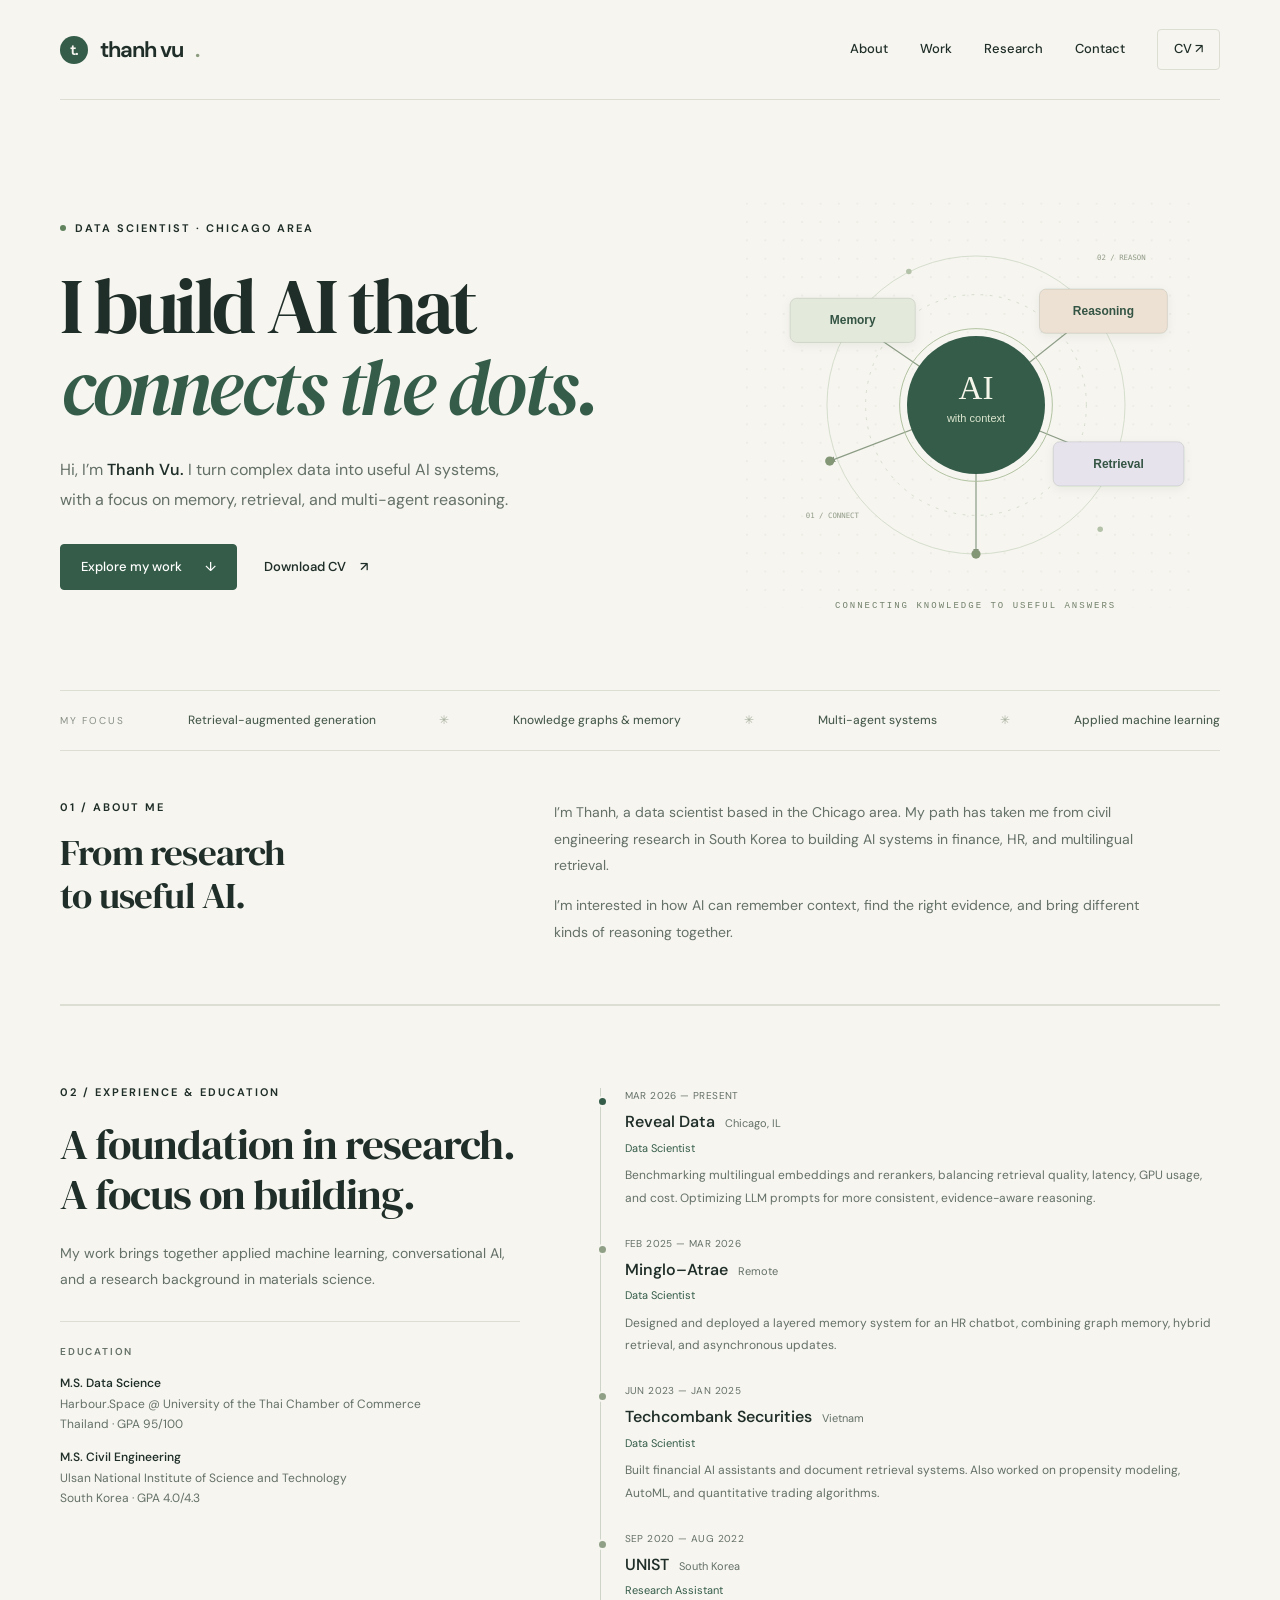
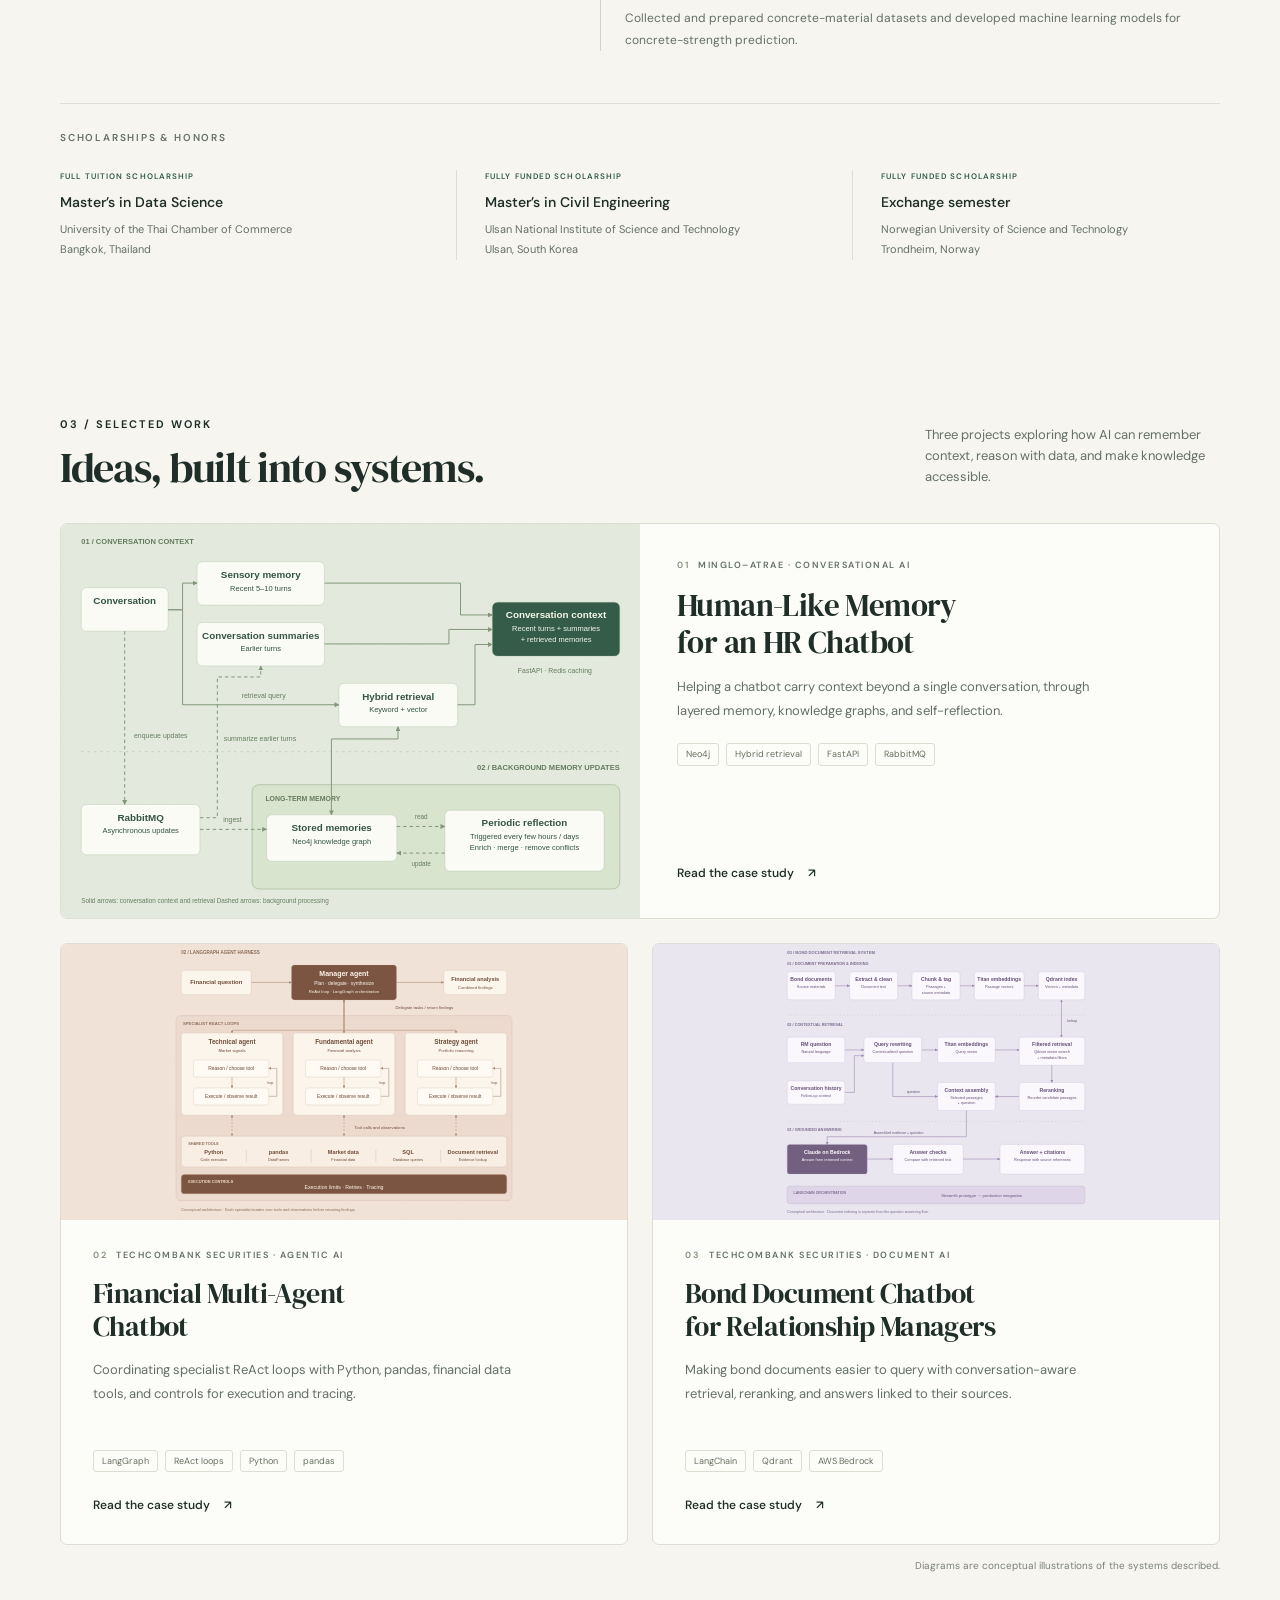
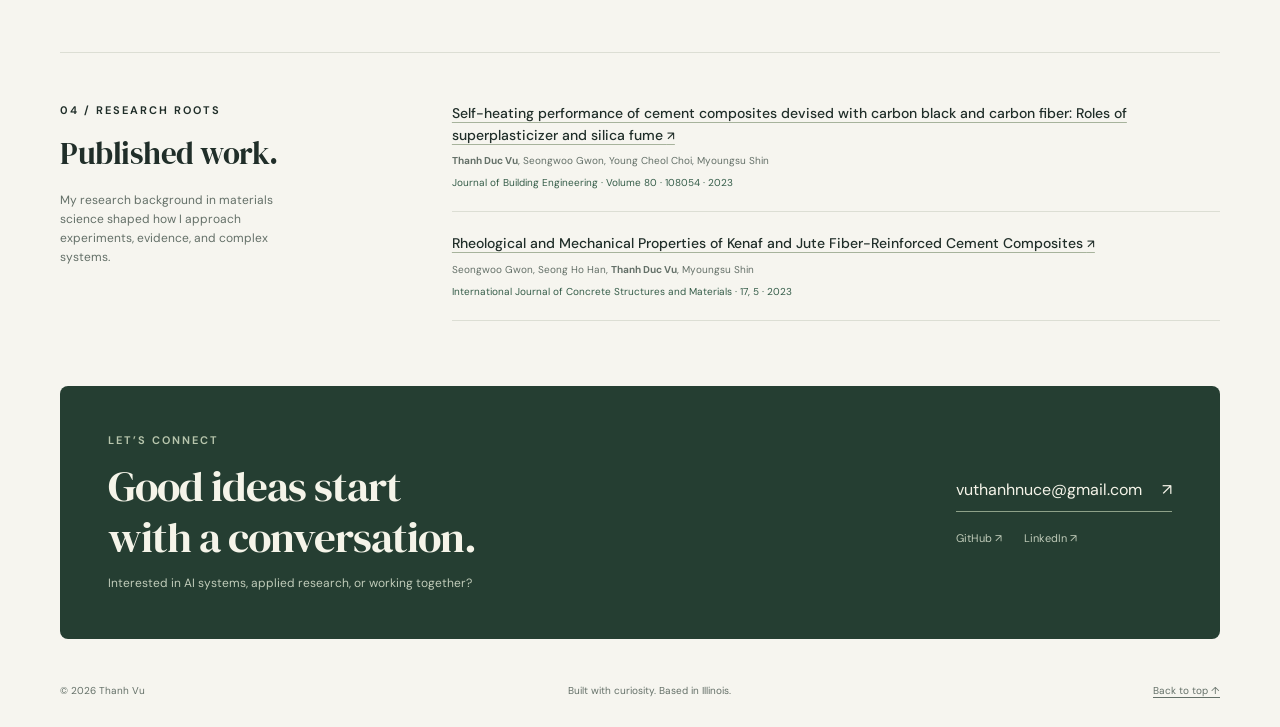
==== index.html @ 67638975 "Publish personal portfolio with project case studies and revised CV" ====
<!doctype html><html lang="en"><head><meta charset="utf-8"><meta name="viewport" content="width=device-width,initial-scale=1"><meta name="theme-color" content="#f6f5ef"><title>Thanh Vu — Data Scientist & AI Systems</title><meta name="description" content="Thanh Vu is a data scientist in the Chicago area, building AI systems with memory, retrieval, and multi-agent reasoning."><meta property="og:title" content="Thanh Vu — Data Scientist & AI Systems"><meta property="og:description" content="Thanh Vu is a data scientist in the Chicago area, building AI systems with memory, retrieval, and multi-agent reasoning."><meta property="og:type" content="website"><link rel="icon" type="image/svg+xml" href="assets/favicon.svg"><link rel="stylesheet" href="assets/style.css?v=2"><script defer src="assets/site.js"></script></head><body><a class="skip" href="#main">Skip to content</a><header class="site-header wrap"><a class="brand" href="index.html" aria-label="Thanh Vu home"><span class="brand-mark" aria-hidden="true">t.</span>thanh vu<span style="color:#8c9c80">.</span></a><nav class="nav" aria-label="Main navigation"><a href="#about">About</a><a href="#work">Work</a><a class="desktop-link" href="#research">Research</a><a class="desktop-link" href="#contact">Contact</a><a class="cv-link" href="assets/ThanhVu-CV.pdf?v=7" target="_blank" rel="noopener">CV <span aria-hidden="true">↗</span></a></nav></header><main id="main" class="wrap"><section class="hero reveal" aria-labelledby="hero-title"><div><div class="eyebrow"><span class="status-dot" aria-hidden="true"></span> DATA SCIENTIST · CHICAGO AREA</div><h1 id="hero-title">I build AI that<br><em>connects the dots.</em></h1><p class="hero-intro">Hi, I’m <strong>Thanh Vu.</strong> I turn complex data into useful AI systems, with a focus on memory, retrieval, and multi-agent reasoning.</p><div class="actions"><a class="button" href="#work">Explore my work <span aria-hidden="true">↓</span></a><a class="text-link" href="assets/ThanhVu-CV.pdf?v=7" download>Download CV <span aria-hidden="true">↗</span></a></div></div><div class="hero-art"><img src="assets/connected-ai.svg" alt="Memory, reasoning, and retrieval connected around AI with context" width="500" height="440"><span class="art-caption">CONNECTING KNOWLEDGE TO USEFUL ANSWERS</span></div></section><div class="specialties" aria-label="Focus areas"><span>My focus</span><b>Retrieval-augmented generation</b><i aria-hidden="true">✳</i><b>Knowledge graphs &amp; memory</b><i aria-hidden="true">✳</i><b>Multi-agent systems</b><i aria-hidden="true">✳</i><b>Applied machine learning</b></div>
<section class="about-intro" id="about" aria-labelledby="about-title"><div><div class="eyebrow">01 / ABOUT ME</div><h2 id="about-title">From research<br>to useful AI.</h2></div><div class="intro-bio"><p>I’m Thanh, a data scientist based in the Chicago area. My path has taken me from civil engineering research in South Korea to building AI systems in finance, HR, and multilingual retrieval.</p><p>I’m interested in how AI can remember context, find the right evidence, and bring different kinds of reasoning together.</p></div></section>
<section class="section about-section" id="experience" aria-labelledby="experience-title"><div><div class="eyebrow">02 / EXPERIENCE &amp; EDUCATION</div><h2 id="experience-title">A foundation in research.<br>A focus on building.</h2><p class="bio">My work brings together applied machine learning, conversational AI, and a research background in materials science.</p><div class="education"><div class="small-label">EDUCATION</div><p><strong>M.S. Data Science</strong><br>Harbour.Space @ University of the Thai Chamber of Commerce<br>Thailand · GPA 95/100</p><p><strong>M.S. Civil Engineering</strong><br>Ulsan National Institute of Science and Technology<br>South Korea · GPA 4.0/4.3</p></div></div><div class="timeline" aria-label="Professional experience"><article class="timeline-item"><div class="time">MAR 2026 — PRESENT</div><h3>Reveal Data <span>Chicago, IL</span></h3><div class="role">Data Scientist</div><p>Benchmarking multilingual embeddings and rerankers, balancing retrieval quality, latency, GPU usage, and cost. Optimizing LLM prompts for more consistent, evidence-aware reasoning.</p></article><article class="timeline-item"><div class="time">FEB 2025 — MAR 2026</div><h3>Minglo–Atrae <span>Remote</span></h3><div class="role">Data Scientist</div><p>Designed and deployed a layered memory system for an HR chatbot, combining graph memory, hybrid retrieval, and asynchronous updates.</p></article><article class="timeline-item"><div class="time">JUN 2023 — JAN 2025</div><h3>Techcombank Securities <span>Vietnam</span></h3><div class="role">Data Scientist</div><p>Built financial AI assistants and document retrieval systems. Also worked on propensity modeling, AutoML, and quantitative trading algorithms.</p></article><article class="timeline-item"><div class="time">SEP 2020 — AUG 2022</div><h3>UNIST <span>South Korea</span></h3><div class="role">Research Assistant</div><p>Collected and prepared concrete-material datasets and developed machine learning models for concrete-strength prediction.</p></article></div><section class="honors" id="honors" aria-labelledby="honors-title"><h3 class="small-label" id="honors-title">Scholarships &amp; honors</h3><div class="honors-grid"><article><div class="funding-label">FULL TUITION SCHOLARSHIP</div><h4>Master’s in Data Science</h4><p>University of the Thai Chamber of Commerce<br>Bangkok, Thailand</p></article><article><div class="funding-label">FULLY FUNDED SCHOLARSHIP</div><h4>Master’s in Civil Engineering</h4><p>Ulsan National Institute of Science and Technology<br>Ulsan, South Korea</p></article><article><div class="funding-label">FULLY FUNDED SCHOLARSHIP</div><h4>Exchange semester</h4><p>Norwegian University of Science and Technology<br>Trondheim, Norway</p></article></div></section></section>
<section class="section" id="work" aria-labelledby="work-title"><div class="section-heading"><div><div class="eyebrow">03 / SELECTED WORK</div><h2 id="work-title">Ideas, built into systems.</h2></div><p>Three projects exploring how AI can remember context, reason with data, and make knowledge accessible.</p></div>
<article class="project-card project-featured"><div class="project-art"><img src="assets/memory.svg?v=4" alt="Recent turns, summaries, and hybrid retrieval form conversation context; background updates and periodic reflection maintain long-term memory" loading="lazy" width="1000" height="680"></div><div class="project-copy"><div class="project-meta"><span class="project-number">01</span> MINGLO–ATRAE · CONVERSATIONAL AI</div><h3>Human-Like Memory<br>for an HR Chatbot</h3><p>Helping a chatbot carry context beyond a single conversation, through layered memory, knowledge graphs, and self-reflection.</p><div class="tags"><span>Neo4j</span><span>Hybrid retrieval</span><span>FastAPI</span><span>RabbitMQ</span></div><a class="text-link" href="projects/human-like-memory.html">Read the case study <span aria-hidden="true">↗</span></a></div></article>
<div class="project-grid"><article class="project-card"><div class="project-art financial"><img src="assets/financial.svg?v=2" alt="LangGraph agent harness with specialist ReAct loops, shared computation and retrieval tools, and execution controls" loading="lazy" width="1000" height="790"></div><div class="project-copy"><div class="project-meta"><span class="project-number">02</span> TECHCOMBANK SECURITIES · AGENTIC AI</div><h3>Financial Multi-Agent<br>Chatbot</h3><p>Coordinating specialist ReAct loops with Python, pandas, financial data tools, and controls for execution and tracing.</p><div class="tags"><span>LangGraph</span><span>ReAct loops</span><span>Python</span><span>pandas</span></div><a class="text-link" href="projects/financial-multi-agent.html">Read the case study <span aria-hidden="true">↗</span></a></div></article><article class="project-card"><div class="project-art bond"><img src="assets/bond.svg?v=2" alt="Document RAG pipeline with query rewriting, metadata filtering, reranking, and source citations" loading="lazy" width="1000" height="865"></div><div class="project-copy"><div class="project-meta"><span class="project-number">03</span> TECHCOMBANK SECURITIES · DOCUMENT AI</div><h3>Bond Document Chatbot<br>for Relationship Managers</h3><p>Making bond documents easier to query with conversation-aware retrieval, reranking, and answers linked to their sources.</p><div class="tags"><span>LangChain</span><span>Qdrant</span><span>AWS Bedrock</span></div><a class="text-link" href="projects/bond-document-chatbot.html">Read the case study <span aria-hidden="true">↗</span></a></div></article></div><p class="illustration-note">Diagrams are conceptual illustrations of the systems described.</p></section>

<section class="research" id="research" aria-labelledby="research-title"><div><div class="eyebrow">04 / RESEARCH ROOTS</div><h2 id="research-title">Published work.</h2><p class="research-intro">My research background in materials science shaped how I approach experiments, evidence, and complex systems.</p></div><div><article class="publication"><h3><a href="https://www.sciencedirect.com/science/article/abs/pii/S2352710223022349" target="_blank" rel="noopener noreferrer">Self-heating performance of cement composites devised with carbon black and carbon fiber: Roles of superplasticizer and silica fume <span aria-hidden="true">↗</span></a></h3><p><strong>Thanh Duc Vu</strong>, Seongwoo Gwon, Young Cheol Choi, Myoungsu Shin</p><p class="journal">Journal of Building Engineering · Volume 80 · 108054 · 2023</p></article><article class="publication"><h3><a href="https://link.springer.com/article/10.1186/s40069-022-00565-1" target="_blank" rel="noopener noreferrer">Rheological and Mechanical Properties of Kenaf and Jute Fiber-Reinforced Cement Composites <span aria-hidden="true">↗</span></a></h3><p>Seongwoo Gwon, Seong Ho Han, <strong>Thanh Duc Vu</strong>, Myoungsu Shin</p><p class="journal">International Journal of Concrete Structures and Materials · 17, 5 · 2023</p></article></div></section><section class="contact" id="contact" aria-labelledby="contact-title"><div><div class="eyebrow">LET’S CONNECT</div><h2 id="contact-title">Good ideas start<br>with a conversation.</h2><p>Interested in AI systems, applied research, or working together?</p></div><div><a class="contact-email" href="mailto:vuthanhnuce@gmail.com">vuthanhnuce@gmail.com <span aria-hidden="true">↗</span></a><div class="contact-links"><a href="https://github.com/vuthanh2611" target="_blank" rel="noopener">GitHub ↗</a><a href="https://www.linkedin.com/in/vuducthanh2611/" target="_blank" rel="noopener">LinkedIn ↗</a></div></div></section></main><footer class="site-footer wrap"><span>© <span data-year>2026</span> Thanh Vu</span><span>Built with curiosity. Based in Illinois.</span><a href="index.html#main">Back to top ↑</a></footer></body></html>
---- assets/style.css ----
@import url('https://fonts.googleapis.com/css2?family=DM+Sans:wght@400;450;500;550;600;650;700&family=DM+Serif+Display:ital@0;1&display=swap');
:root{--paper:#f6f5ef;--ink:#202e29;--green:#345c48;--muted:#647068;--line:#dcded4;--mint:#e3eadd;--coral:#f1e2d8;--lilac:#e9e6f0;--serif:'DM Serif Display',Georgia,serif;--sans:'DM Sans',Arial,sans-serif}*{box-sizing:border-box}html{scroll-behavior:smooth;scroll-padding-top:100px}body{margin:0;background:var(--paper);color:var(--ink);font-family:var(--sans);font-size:16px;line-height:1.6;-webkit-font-smoothing:antialiased}a{color:inherit;text-decoration:none}button{font:inherit}a,button{-webkit-tap-highlight-color:transparent}a:focus-visible,button:focus-visible{outline:3px solid #ac7835;outline-offset:5px}::selection{background:#d0dec5}.wrap{width:min(1160px,calc(100% - 96px));margin:auto}.site-header{height:100px;display:flex;align-items:center;justify-content:space-between;border-bottom:1px solid var(--line)}.brand{font-weight:650;font-size:22px;letter-spacing:-1px;display:flex;align-items:center;gap:12px}.brand-mark{display:grid;place-items:center;background:var(--green);width:28px;height:28px;color:var(--paper);font-size:15px;letter-spacing:-1px;border-radius:50%}.nav{display:flex;gap:32px;align-items:center;font-size:13px;font-weight:500}.nav a:hover,.text-link:hover{color:var(--green);text-decoration:underline;text-underline-offset:5px}.nav .cv-link{border:1px solid var(--line);padding:9px 16px;border-radius:4px}.mobile-menu{display:none}.eyebrow{font-size:11px;font-weight:650;text-transform:uppercase;letter-spacing:2px;display:flex;gap:9px;align-items:center}.status-dot{width:6px;height:6px;display:inline-block;background:#60825d;border-radius:50%}.hero{padding:85px 0 65px;display:grid;grid-template-columns:1.3fr 1fr;gap:36px;align-items:center}.hero h1{font-family:var(--serif);font-weight:400;font-size:clamp(60px,6.1vw,86px);line-height:1.04;letter-spacing:-3.5px;margin:28px 0}.hero h1 em{font-weight:400;color:var(--green)}.hero-intro{color:var(--muted);font-size:16px;max-width:460px;line-height:1.85}.hero-intro strong{color:var(--ink);font-weight:550}.actions{display:flex;align-items:center;gap:27px;margin-top:29px}.button{display:inline-flex;gap:23px;align-items:center;justify-content:center;padding:12px 20px;background:var(--green);color:#fff;border:1px solid var(--green);border-radius:4px;font-size:13px;font-weight:500;transition:background .2s,transform .2s}.button:hover{background:#244335;transform:translateY(-2px)}.text-link{font-size:13px;font-weight:550;display:inline-flex;gap:14px;align-items:center}.hero-art{position:relative;min-width:0;display:flex;align-items:center;justify-content:center}.hero-art img{display:block;width:100%;max-width:460px}.hero-art .art-caption{position:absolute;bottom:12px;left:0;right:0;text-align:center;font-family:monospace;font-size:9px;letter-spacing:2px;color:#72806b}.specialties{border-top:1px solid var(--line);border-bottom:1px solid var(--line);display:flex;justify-content:space-between;align-items:center;gap:20px;padding:20px 0;font-size:12px;color:var(--muted)}.specialties span:first-child{font-size:10px;letter-spacing:1.8px;text-transform:uppercase;color:#889086}.specialties b{font-weight:450;color:#46594b}.specialties i{font-style:normal;color:#a8b1a0}.section{padding:78px 0}.section-heading{display:flex;justify-content:space-between;align-items:flex-end;margin-bottom:30px;gap:25px}.section-heading h2{font-family:var(--serif);font-weight:400;font-size:42px;line-height:1.2;letter-spacing:-1.3px;margin:9px 0 0}.section-heading>p{font-size:13px;max-width:295px;color:var(--muted);margin:0 0 5px}.project-card{border:1px solid var(--line);border-radius:7px;overflow:hidden;background:#fcfcf8;transition:box-shadow .25s,transform .25s}.project-card:hover{box-shadow:0 10px 30px #26362a0a;transform:translateY(-3px)}.project-featured{display:grid;grid-template-columns:1fr 1fr;min-height:360px}.project-art{background:var(--mint);display:flex;align-items:center;justify-content:center;min-height:280px;overflow:hidden}.project-art img{width:100%;height:100%;object-fit:contain;display:block}.project-copy{padding:34px 37px;display:flex;flex-direction:column;align-items:flex-start}.project-meta{font-size:9px;font-weight:600;letter-spacing:1.5px;text-transform:uppercase;color:var(--muted);display:flex;align-items:center;gap:9px}.project-meta .project-number{color:#82917b}.project-copy h3{font-family:var(--serif);font-weight:400;line-height:1.18;font-size:31px;letter-spacing:-.6px;margin:15px 0}.project-copy>p{font-size:13px;line-height:1.85;color:var(--muted);margin:0 0 20px;max-width:420px}.tags{display:flex;gap:7px;flex-wrap:wrap;margin-bottom:24px}.tags span{border:1px solid var(--line);border-radius:3px;padding:3px 8px;font-size:9px;color:#66705e}.project-copy .text-link{margin-top:auto;font-size:12px}.project-grid{display:grid;grid-template-columns:1fr 1fr;gap:24px;margin-top:24px}.project-grid .project-art{height:276px;min-height:0}.project-grid .project-copy{padding:28px 32px}.project-grid .project-copy h3{font-size:28px}.project-grid .project-copy>p{min-height:72px}.project-grid .project-art.financial{background:var(--coral)}.project-grid .project-art.bond{background:var(--lilac)}.illustration-note{color:#7b8278;font-size:10px;text-align:right;margin:13px 0 0}.about-section{border-top:1px solid var(--line);display:grid;grid-template-columns:1fr 1.35fr;gap:80px}.about-section h2{font-family:var(--serif);font-size:43px;font-weight:400;line-height:1.17;letter-spacing:-1px;margin:17px 0 22px}.about-section .bio{font-size:14px;color:var(--muted);line-height:1.85}.small-label{font-size:10px;letter-spacing:1.8px;text-transform:uppercase;font-weight:600;color:var(--muted)}.education{border-top:1px solid var(--line);padding-top:22px;margin-top:28px}.education p{font-size:12px;line-height:1.7;margin:13px 0;color:var(--muted)}.education strong{font-weight:550;color:var(--ink)}.timeline{padding-top:4px}.timeline-item{padding:0 0 27px 24px;border-left:1px solid #ced5c8;position:relative}.timeline-item:last-child{padding-bottom:0}.timeline-item:before{content:'';position:absolute;left:-4px;top:8px;width:7px;height:7px;border-radius:50%;background:#90a087;border:2px solid var(--paper)}.timeline-item:first-child:before{background:var(--green)}.timeline-item .time{font-size:10px;color:var(--muted);letter-spacing:.4px}.timeline-item h3{font-size:16px;font-weight:550;margin:5px 0}.timeline-item h3 span{font-size:11px;font-weight:400;color:var(--muted);margin-left:6px}.timeline-item .role{font-size:11px;color:var(--green);margin-bottom:7px}.timeline-item p{font-size:12px;line-height:1.85;color:var(--muted);margin:0}.research{border-top:1px solid var(--line);padding:49px 0 65px;display:grid;grid-template-columns:1fr 2.35fr;gap:65px}.research h2{font-family:var(--serif);font-size:31px;font-weight:400;letter-spacing:-.5px;margin:10px 0}.research-intro{font-size:12px;color:var(--muted);max-width:220px}.publication{padding:20px 0;border-bottom:1px solid var(--line)}.publication:first-child{padding-top:0}.publication h3{font-size:14px;font-weight:500;line-height:1.6;margin:0 0 7px}.publication p{font-size:10px;color:var(--muted);margin:0}.publication .journal{margin-top:6px;color:var(--green)}.contact{background:#253e32;color:#f5f4e9;border-radius:8px;display:flex;justify-content:space-between;align-items:center;padding:46px 48px;margin-bottom:44px;gap:30px}.contact .eyebrow{color:#b7c5ac}.contact h2{font-size:43px;font-family:var(--serif);font-weight:400;line-height:1.17;letter-spacing:-1px;margin:12px 0}.contact p{font-size:12px;color:#c0cbb9;margin:0}.contact .contact-email{font-size:16px;border-bottom:1px solid #8ea189;padding-bottom:9px;display:flex;align-items:center;gap:20px}.contact-email:hover{color:#d2e6b6}.contact-links{display:flex;gap:22px;font-size:11px;color:#c0cbb9;margin-top:18px}.contact-links a:hover{text-decoration:underline}.site-footer{display:flex;justify-content:space-between;padding:0 0 28px;font-size:10px;color:var(--muted)}.site-footer a{text-decoration:underline;text-underline-offset:3px}.skip{position:absolute;top:-70px;left:16px;background:var(--ink);color:white;padding:10px;z-index:20}.skip:focus{top:10px}.back{display:inline-flex;font-size:12px;gap:12px;margin-top:40px;color:var(--muted)}.case-hero{padding:48px 0 35px;max-width:850px}.case-hero h1{font-family:var(--serif);font-weight:400;font-size:clamp(42px,5vw,66px);line-height:1.1;letter-spacing:-1.8px;margin:22px 0}.case-hero .lede{max-width:680px;color:var(--muted);line-height:1.85;font-size:17px}.case-facts{display:grid;grid-template-columns:1fr 1fr 1.5fr;gap:25px;padding:24px 0 30px;border-top:1px solid var(--line)}.case-facts dt{font-size:9px;text-transform:uppercase;letter-spacing:1.5px;color:var(--muted)}.case-facts dd{margin:7px 0 0;font-size:12px}.case-visual{border-radius:6px;background:var(--mint);padding:20px;display:flex;justify-content:center}.case-visual img{width:100%;max-width:820px;max-height:480px}.case-visual.financial{background:var(--coral)}.case-visual.bond{background:var(--lilac)}.case-layout{display:grid;grid-template-columns:220px 1fr;gap:60px;padding:50px 0 70px}.case-aside{font-size:12px;color:var(--muted);align-self:start;position:sticky;top:30px}.case-aside a{display:block;margin:14px 0}.case-aside a:hover{color:var(--green)}.case-body{max-width:710px}.case-body section{margin-bottom:36px;scroll-margin-top:30px}.case-body h2{font-family:var(--serif);font-size:31px;font-weight:400;letter-spacing:-.5px;margin:0 0 14px}.case-body h3{font-size:15px;font-weight:550;margin:23px 0 7px}.case-body p,.case-body li{font-size:14px;color:var(--muted);line-height:1.9}.case-body ul,.case-body ol{padding-left:20px}.case-body li{padding-left:7px;margin-bottom:10px}.case-body .callout{background:#e9eddf;padding:20px 25px;border-left:2px solid #8da475;font-size:13px;line-height:1.9;color:#425540}.case-next{border-top:1px solid var(--line);display:flex;justify-content:space-between;align-items:center;padding:30px 0 50px;font-size:13px}.case-next span{font-family:var(--serif);font-size:23px}.reveal{animation:rise .65s ease both}@keyframes rise{from{opacity:0;transform:translateY(14px)}to{opacity:1;transform:translateY(0)}}@media(min-width:1500px){.hero{padding-top:100px;padding-bottom:90px}}@media(max-width:950px){.wrap{width:calc(100% - 56px)}.hero h1{font-size:64px}.hero{gap:10px}.nav{gap:22px}.project-copy{padding:27px}.project-copy h3{font-size:29px}.project-grid .project-copy{padding:25px}.about-section{gap:45px;grid-template-columns:1fr 1.2fr}.contact{padding:35px}.contact h2{font-size:36px}.contact .contact-email{font-size:13px;gap:10px}.case-layout{grid-template-columns:170px 1fr;gap:35px}.specialties{font-size:10px;gap:10px}}@media(max-width:680px){.wrap{width:calc(100% - 40px)}.site-header{height:76px}.brand{font-size:20px}.nav{gap:15px;font-size:11px}.nav .cv-link{padding:7px 10px}.nav .desktop-link{display:none}.hero{padding:48px 0 30px;grid-template-columns:1fr;gap:20px}.hero h1{font-size:62px;letter-spacing:-2.5px;margin:23px 0}.hero-intro{font-size:14px;max-width:390px}.hero-art{max-width:370px;margin:0 auto;width:100%}.hero-art .art-caption{bottom:0}.hero-art img{max-height:320px}.eyebrow{font-size:9px;letter-spacing:1.6px}.actions{gap:24px;margin-top:24px}.specialties{flex-wrap:wrap;justify-content:flex-start;column-gap:13px;row-gap:7px;padding:16px 0;font-size:10px}.specialties span:first-child{width:100%;font-size:8px}.specialties i{display:none}.section{padding:48px 0}.section-heading{align-items:flex-start;flex-direction:column;gap:15px}.section-heading h2{font-size:36px}.section-heading>p{font-size:12px;max-width:300px}.project-featured{grid-template-columns:1fr}.project-featured .project-art{min-height:0;height:270px}.project-copy{padding:27px}.project-copy h3{font-size:30px}.project-grid{grid-template-columns:1fr;gap:22px;margin-top:22px}.project-grid .project-art{height:248px}.project-grid .project-copy>p{min-height:0}.illustration-note{text-align:left;font-size:9px}.about-section{grid-template-columns:1fr;gap:35px}.about-section h2{font-size:37px}.timeline-item{padding-bottom:27px}.research{grid-template-columns:1fr;gap:23px;padding-top:35px}.research-intro{max-width:none}.contact{flex-direction:column;align-items:flex-start;gap:28px;padding:30px 26px;margin-bottom:26px}.contact h2{font-size:35px}.contact .contact-email{font-size:14px}.site-footer{font-size:9px;gap:20px}.case-hero{padding:33px 0 25px}.case-hero h1{font-size:43px;letter-spacing:-1.2px}.case-hero .lede{font-size:15px}.case-facts{grid-template-columns:1fr 1fr;gap:20px}.case-facts>div:last-child{grid-column:1/-1}.case-visual{padding:8px}.case-layout{display:block;padding-top:32px}.case-aside{display:none}.case-body h2{font-size:28px}.case-body p,.case-body li{font-size:13px}.case-next{gap:24px;align-items:flex-start}.case-next span{font-size:20px}.back{margin-top:28px}}@media(prefers-reduced-motion:reduce){html{scroll-behavior:auto}*,*:before,*:after{animation:none!important;transition:none!important}}

/* Brief introduction before the selected projects. */
.about-intro{display:grid;grid-template-columns:1fr 1.55fr;gap:65px;padding:48px 0 46px;border-bottom:1px solid var(--line)}
.about-intro h2{font-family:var(--serif);font-weight:400;font-size:37px;line-height:1.17;letter-spacing:-.8px;margin:14px 0 0}
.intro-bio p{font-size:14px;line-height:1.9;color:var(--muted);margin:0 0 13px;max-width:620px}
.intro-bio .text-link{margin-top:5px;font-size:12px}
@media(max-width:680px){.about-intro{grid-template-columns:1fr;gap:22px;padding:35px 0}.about-intro h2{font-size:33px}.intro-bio p{font-size:13px}}

.publication h3 a{text-decoration:underline;text-decoration-color:#a7b39c;text-underline-offset:4px}.publication h3 a:hover{color:var(--green);text-decoration-color:var(--green)}.publication h3 a span{font-size:12px;white-space:nowrap}

.honors{grid-column:1/-1;border-top:1px solid var(--line);padding-top:26px;margin-top:-28px}.honors h3{margin:0 0 24px}.honors-grid{display:grid;grid-template-columns:repeat(3,minmax(0,1fr));gap:28px}.honors-grid article+article{border-left:1px solid var(--line);padding-left:28px}.funding-label{font-size:8px;letter-spacing:1.1px;font-weight:600;color:var(--green)}.honors h4{font-size:14px;font-weight:550;margin:9px 0 7px;line-height:1.5}.honors p{font-size:11px;color:var(--muted);line-height:1.8;margin:0}@media(max-width:680px){.honors{margin-top:0}.honors-grid{grid-template-columns:1fr;gap:22px}.honors-grid article+article{border-left:0;border-top:1px solid var(--line);padding:20px 0 0}}

.case-visual.memory img{max-width:1000px;max-height:none;height:auto}

.case-visual.financial img{max-width:1000px;max-height:none;height:auto}

.case-visual.bond img{max-width:1000px;max-height:none;height:auto}
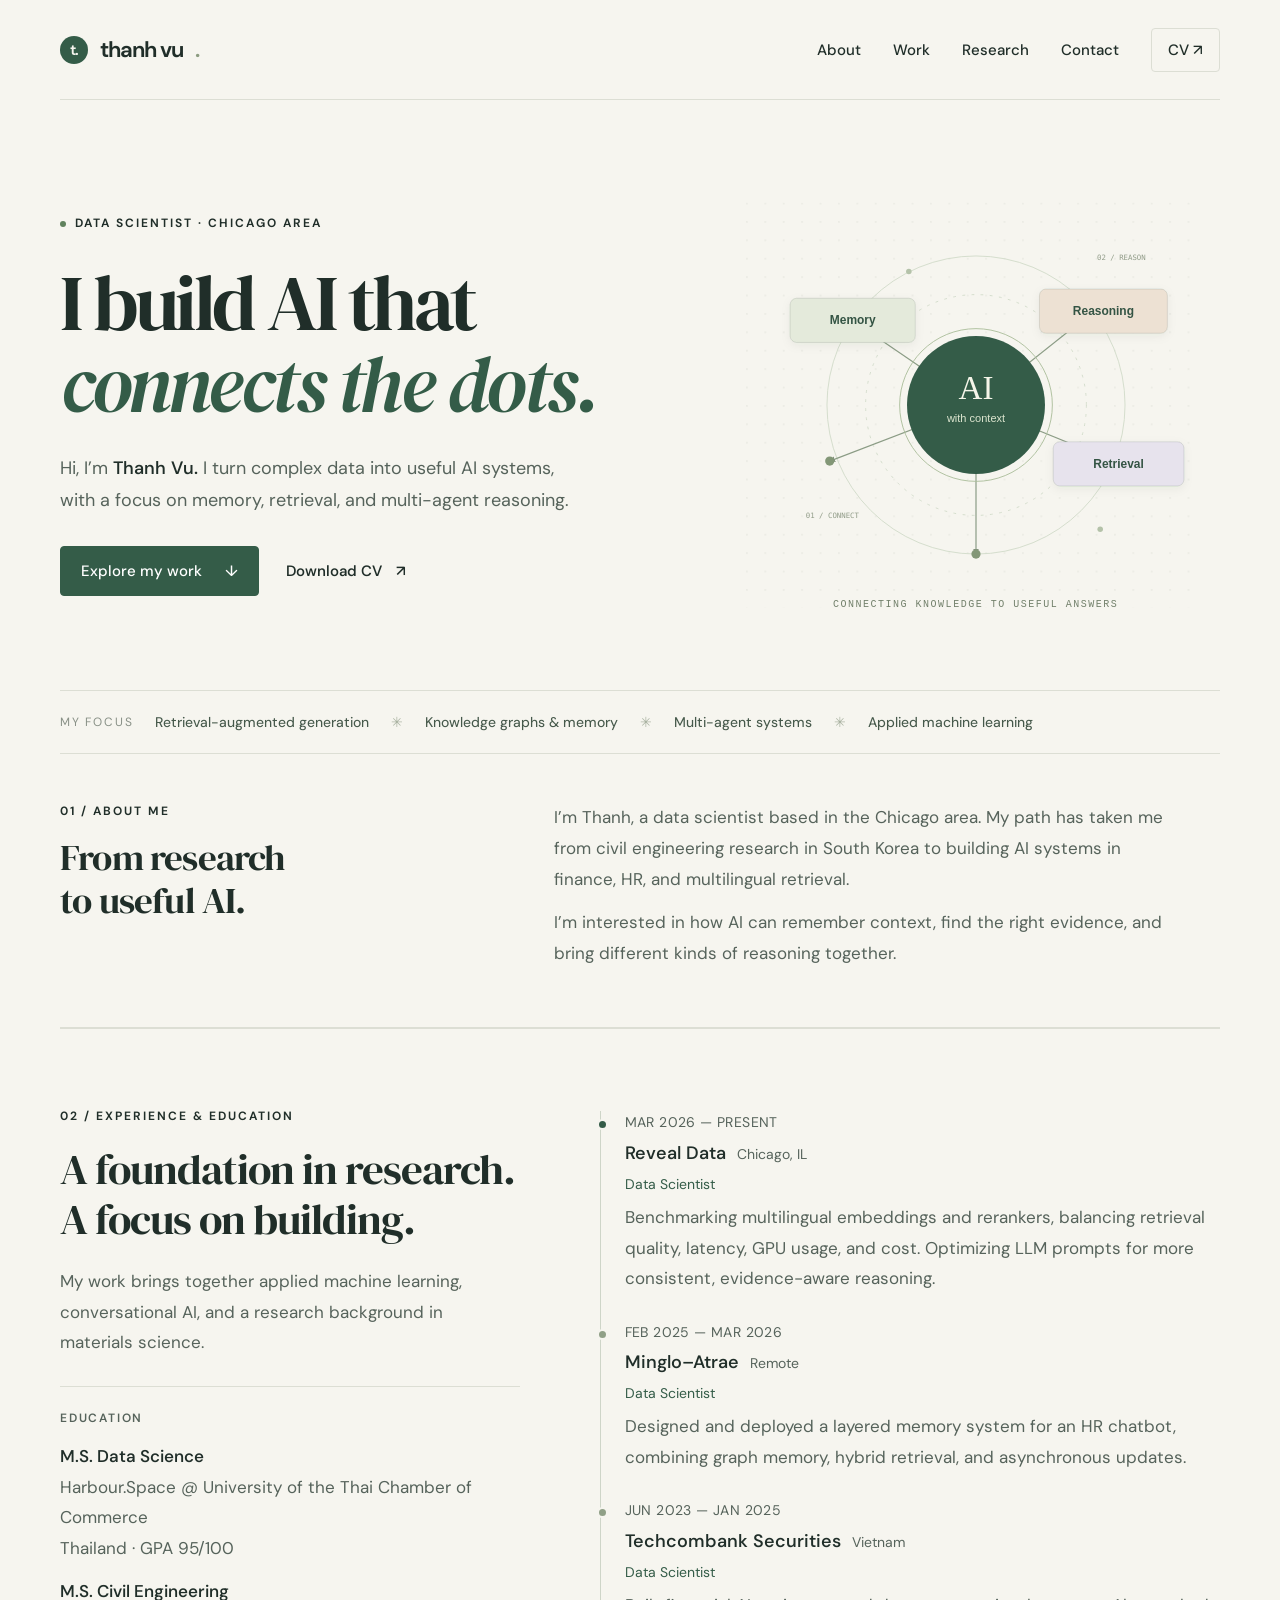
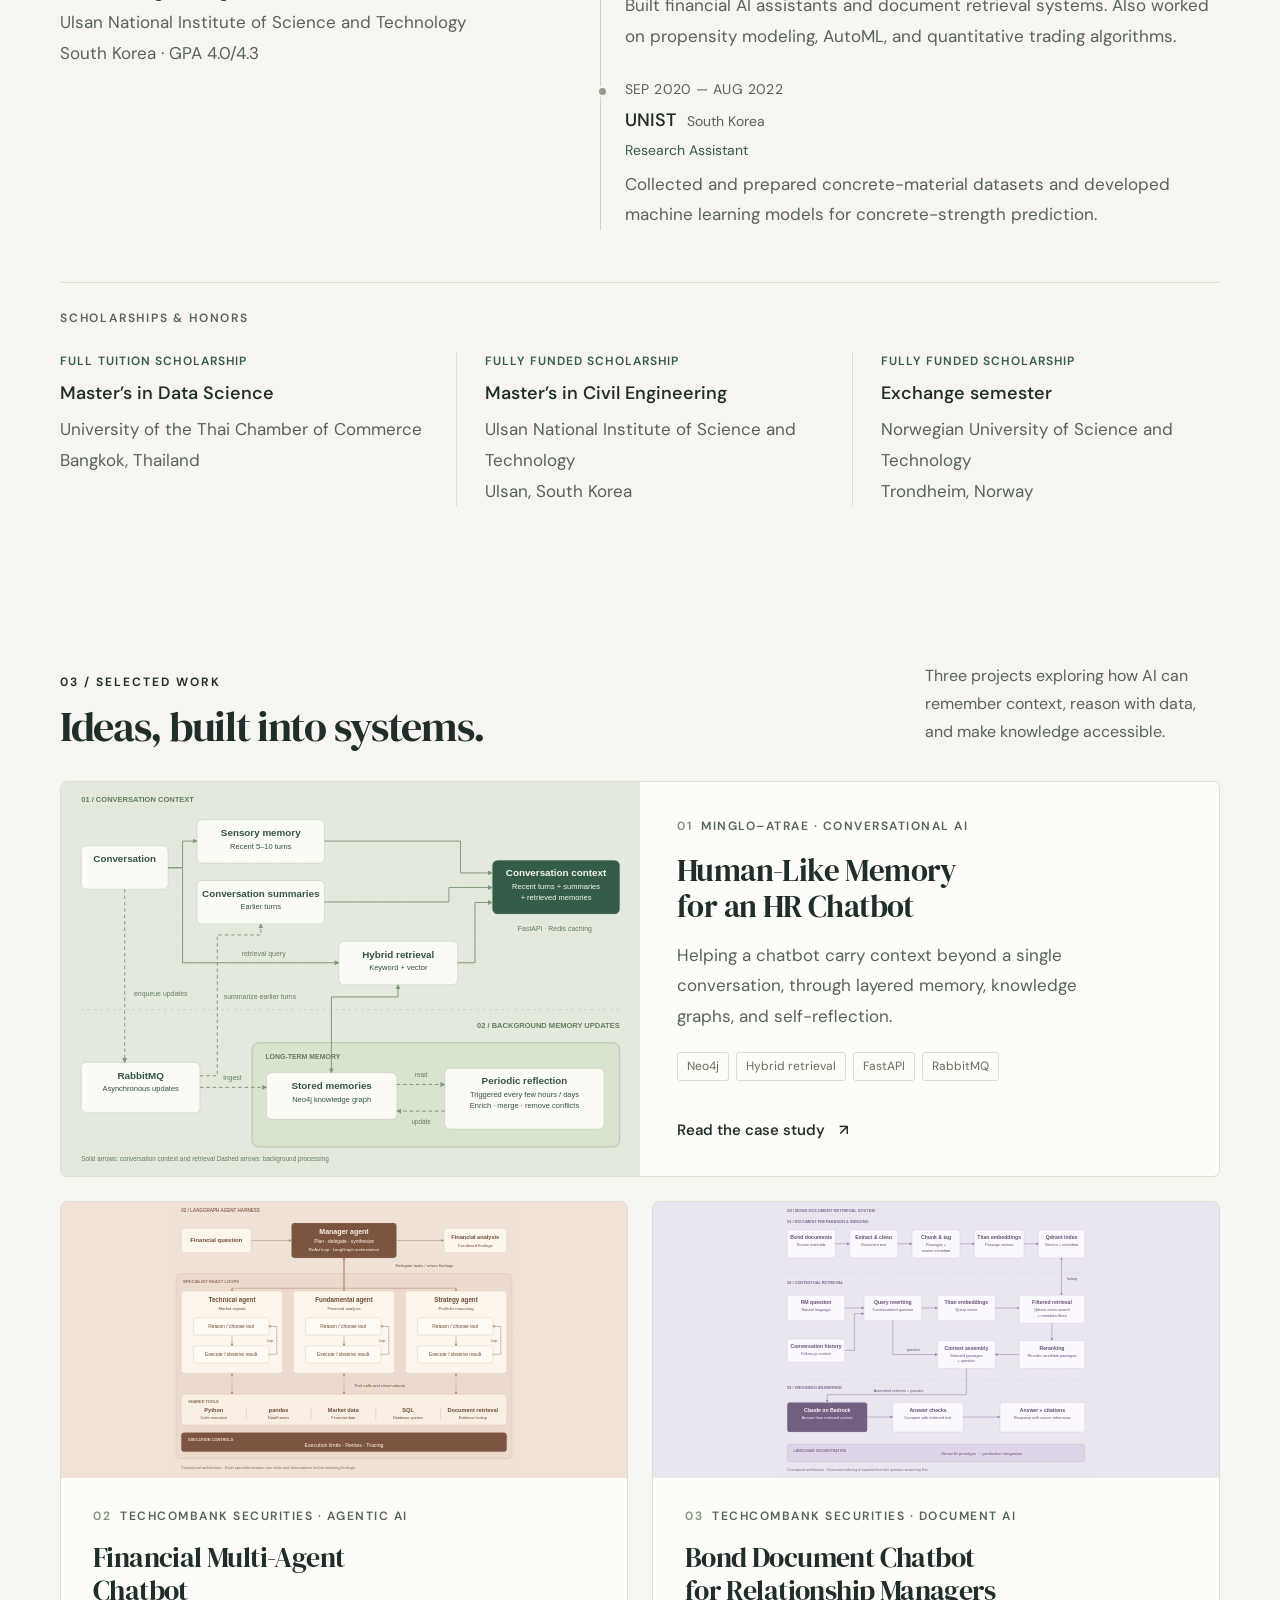
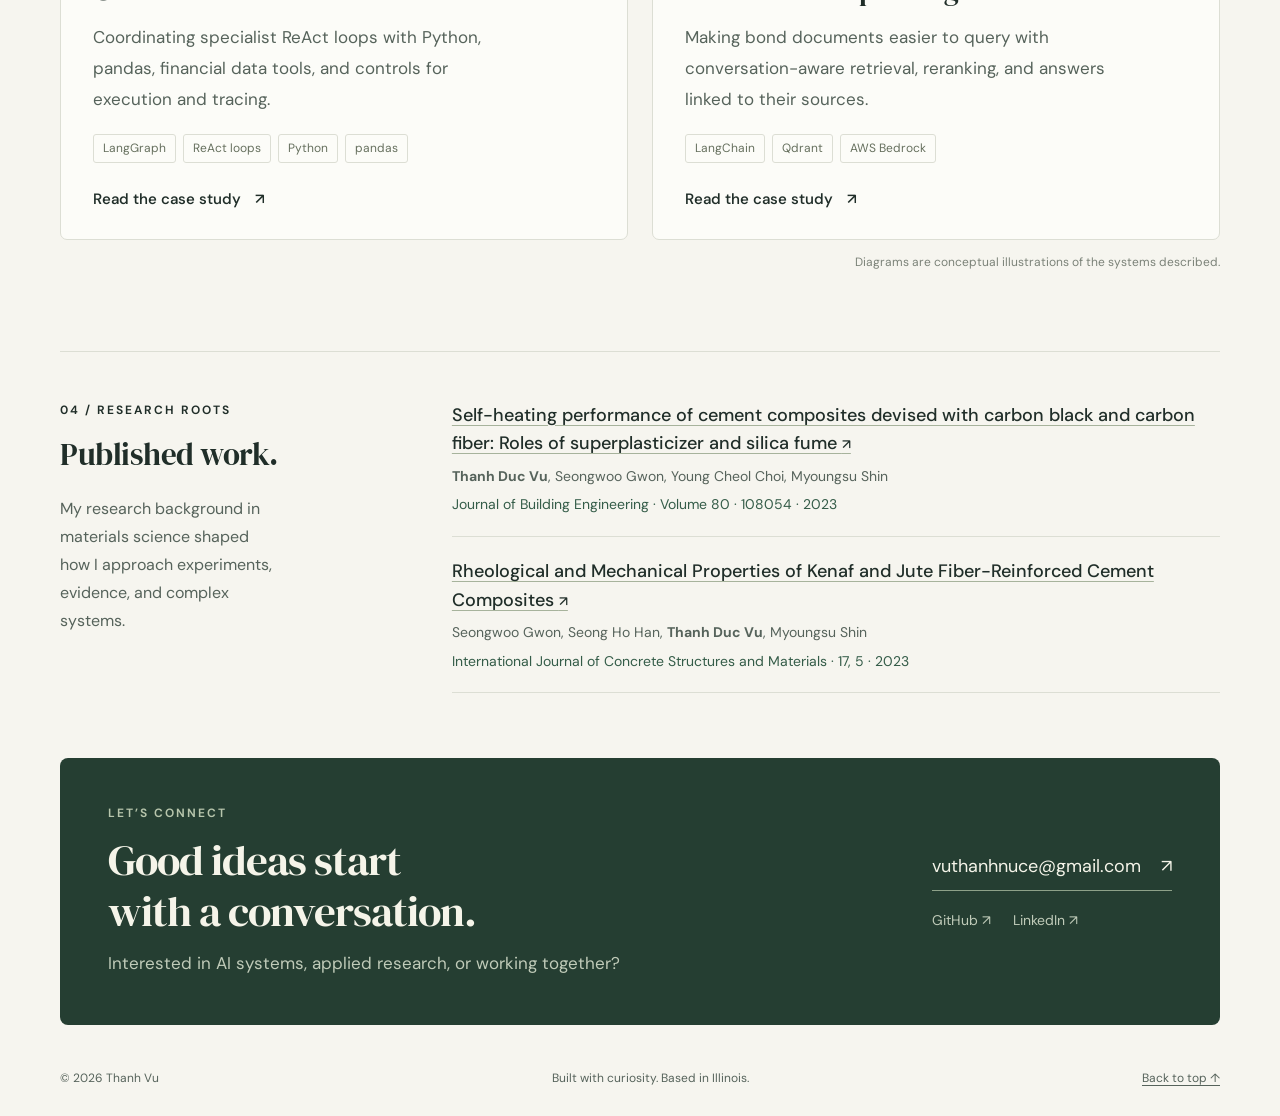
==== commit 0e957fdf: "Improve detail text readability on desktop and mobile" ====
--- a/index.html
+++ b/index.html
@@ -1,4 +1,4 @@
-<!doctype html><html lang="en"><head><meta charset="utf-8"><meta name="viewport" content="width=device-width,initial-scale=1"><meta name="theme-color" content="#f6f5ef"><title>Thanh Vu — Data Scientist & AI Systems</title><meta name="description" content="Thanh Vu is a data scientist in the Chicago area, building AI systems with memory, retrieval, and multi-agent reasoning."><meta property="og:title" content="Thanh Vu — Data Scientist & AI Systems"><meta property="og:description" content="Thanh Vu is a data scientist in the Chicago area, building AI systems with memory, retrieval, and multi-agent reasoning."><meta property="og:type" content="website"><link rel="icon" type="image/svg+xml" href="assets/favicon.svg"><link rel="stylesheet" href="assets/style.css?v=2"><script defer src="assets/site.js"></script></head><body><a class="skip" href="#main">Skip to content</a><header class="site-header wrap"><a class="brand" href="index.html" aria-label="Thanh Vu home"><span class="brand-mark" aria-hidden="true">t.</span>thanh vu<span style="color:#8c9c80">.</span></a><nav class="nav" aria-label="Main navigation"><a href="#about">About</a><a href="#work">Work</a><a class="desktop-link" href="#research">Research</a><a class="desktop-link" href="#contact">Contact</a><a class="cv-link" href="assets/ThanhVu-CV.pdf?v=7" target="_blank" rel="noopener">CV <span aria-hidden="true">↗</span></a></nav></header><main id="main" class="wrap"><section class="hero reveal" aria-labelledby="hero-title"><div><div class="eyebrow"><span class="status-dot" aria-hidden="true"></span> DATA SCIENTIST · CHICAGO AREA</div><h1 id="hero-title">I build AI that<br><em>connects the dots.</em></h1><p class="hero-intro">Hi, I’m <strong>Thanh Vu.</strong> I turn complex data into useful AI systems, with a focus on memory, retrieval, and multi-agent reasoning.</p><div class="actions"><a class="button" href="#work">Explore my work <span aria-hidden="true">↓</span></a><a class="text-link" href="assets/ThanhVu-CV.pdf?v=7" download>Download CV <span aria-hidden="true">↗</span></a></div></div><div class="hero-art"><img src="assets/connected-ai.svg" alt="Memory, reasoning, and retrieval connected around AI with context" width="500" height="440"><span class="art-caption">CONNECTING KNOWLEDGE TO USEFUL ANSWERS</span></div></section><div class="specialties" aria-label="Focus areas"><span>My focus</span><b>Retrieval-augmented generation</b><i aria-hidden="true">✳</i><b>Knowledge graphs &amp; memory</b><i aria-hidden="true">✳</i><b>Multi-agent systems</b><i aria-hidden="true">✳</i><b>Applied machine learning</b></div>
+<!doctype html><html lang="en"><head><meta charset="utf-8"><meta name="viewport" content="width=device-width,initial-scale=1"><meta name="theme-color" content="#f6f5ef"><title>Thanh Vu — Data Scientist & AI Systems</title><meta name="description" content="Thanh Vu is a data scientist in the Chicago area, building AI systems with memory, retrieval, and multi-agent reasoning."><meta property="og:title" content="Thanh Vu — Data Scientist & AI Systems"><meta property="og:description" content="Thanh Vu is a data scientist in the Chicago area, building AI systems with memory, retrieval, and multi-agent reasoning."><meta property="og:type" content="website"><link rel="icon" type="image/svg+xml" href="assets/favicon.svg"><link rel="stylesheet" href="assets/style.css?v=8"><script defer src="assets/site.js"></script></head><body><a class="skip" href="#main">Skip to content</a><header class="site-header wrap"><a class="brand" href="index.html" aria-label="Thanh Vu home"><span class="brand-mark" aria-hidden="true">t.</span>thanh vu<span style="color:#8c9c80">.</span></a><nav class="nav" aria-label="Main navigation"><a href="#about">About</a><a href="#work">Work</a><a class="desktop-link" href="#research">Research</a><a class="desktop-link" href="#contact">Contact</a><a class="cv-link" href="assets/ThanhVu-CV.pdf?v=7" target="_blank" rel="noopener">CV <span aria-hidden="true">↗</span></a></nav></header><main id="main" class="wrap"><section class="hero reveal" aria-labelledby="hero-title"><div><div class="eyebrow"><span class="status-dot" aria-hidden="true"></span> DATA SCIENTIST · CHICAGO AREA</div><h1 id="hero-title">I build AI that<br><em>connects the dots.</em></h1><p class="hero-intro">Hi, I’m <strong>Thanh Vu.</strong> I turn complex data into useful AI systems, with a focus on memory, retrieval, and multi-agent reasoning.</p><div class="actions"><a class="button" href="#work">Explore my work <span aria-hidden="true">↓</span></a><a class="text-link" href="assets/ThanhVu-CV.pdf?v=7" download>Download CV <span aria-hidden="true">↗</span></a></div></div><div class="hero-art"><img src="assets/connected-ai.svg" alt="Memory, reasoning, and retrieval connected around AI with context" width="500" height="440"><span class="art-caption">CONNECTING KNOWLEDGE TO USEFUL ANSWERS</span></div></section><div class="specialties" aria-label="Focus areas"><span>My focus</span><b>Retrieval-augmented generation</b><i aria-hidden="true">✳</i><b>Knowledge graphs &amp; memory</b><i aria-hidden="true">✳</i><b>Multi-agent systems</b><i aria-hidden="true">✳</i><b>Applied machine learning</b></div>
 <section class="about-intro" id="about" aria-labelledby="about-title"><div><div class="eyebrow">01 / ABOUT ME</div><h2 id="about-title">From research<br>to useful AI.</h2></div><div class="intro-bio"><p>I’m Thanh, a data scientist based in the Chicago area. My path has taken me from civil engineering research in South Korea to building AI systems in finance, HR, and multilingual retrieval.</p><p>I’m interested in how AI can remember context, find the right evidence, and bring different kinds of reasoning together.</p></div></section>
 <section class="section about-section" id="experience" aria-labelledby="experience-title"><div><div class="eyebrow">02 / EXPERIENCE &amp; EDUCATION</div><h2 id="experience-title">A foundation in research.<br>A focus on building.</h2><p class="bio">My work brings together applied machine learning, conversational AI, and a research background in materials science.</p><div class="education"><div class="small-label">EDUCATION</div><p><strong>M.S. Data Science</strong><br>Harbour.Space @ University of the Thai Chamber of Commerce<br>Thailand · GPA 95/100</p><p><strong>M.S. Civil Engineering</strong><br>Ulsan National Institute of Science and Technology<br>South Korea · GPA 4.0/4.3</p></div></div><div class="timeline" aria-label="Professional experience"><article class="timeline-item"><div class="time">MAR 2026 — PRESENT</div><h3>Reveal Data <span>Chicago, IL</span></h3><div class="role">Data Scientist</div><p>Benchmarking multilingual embeddings and rerankers, balancing retrieval quality, latency, GPU usage, and cost. Optimizing LLM prompts for more consistent, evidence-aware reasoning.</p></article><article class="timeline-item"><div class="time">FEB 2025 — MAR 2026</div><h3>Minglo–Atrae <span>Remote</span></h3><div class="role">Data Scientist</div><p>Designed and deployed a layered memory system for an HR chatbot, combining graph memory, hybrid retrieval, and asynchronous updates.</p></article><article class="timeline-item"><div class="time">JUN 2023 — JAN 2025</div><h3>Techcombank Securities <span>Vietnam</span></h3><div class="role">Data Scientist</div><p>Built financial AI assistants and document retrieval systems. Also worked on propensity modeling, AutoML, and quantitative trading algorithms.</p></article><article class="timeline-item"><div class="time">SEP 2020 — AUG 2022</div><h3>UNIST <span>South Korea</span></h3><div class="role">Research Assistant</div><p>Collected and prepared concrete-material datasets and developed machine learning models for concrete-strength prediction.</p></article></div><section class="honors" id="honors" aria-labelledby="honors-title"><h3 class="small-label" id="honors-title">Scholarships &amp; honors</h3><div class="honors-grid"><article><div class="funding-label">FULL TUITION SCHOLARSHIP</div><h4>Master’s in Data Science</h4><p>University of the Thai Chamber of Commerce<br>Bangkok, Thailand</p></article><article><div class="funding-label">FULLY FUNDED SCHOLARSHIP</div><h4>Master’s in Civil Engineering</h4><p>Ulsan National Institute of Science and Technology<br>Ulsan, South Korea</p></article><article><div class="funding-label">FULLY FUNDED SCHOLARSHIP</div><h4>Exchange semester</h4><p>Norwegian University of Science and Technology<br>Trondheim, Norway</p></article></div></section></section>
 <section class="section" id="work" aria-labelledby="work-title"><div class="section-heading"><div><div class="eyebrow">03 / SELECTED WORK</div><h2 id="work-title">Ideas, built into systems.</h2></div><p>Three projects exploring how AI can remember context, reason with data, and make knowledge accessible.</p></div>
--- a/assets/style.css
+++ b/assets/style.css
@@ -17,3 +17,42 @@
 .case-visual.financial img{max-width:1000px;max-height:none;height:auto}
 
 .case-visual.bond img{max-width:1000px;max-height:none;height:auto}
+
+/* Readable detail text while preserving the display headings. */
+:root{--muted:#56635b}
+body{font-size:17px}
+.nav,.button,.text-link,.project-copy .text-link,.intro-bio .text-link,.back,.case-aside,.case-next{font-size:15px}
+.hero-intro{font-size:18px;line-height:1.8;max-width:510px}
+.eyebrow,.small-label{font-size:12px}
+.specialties{font-size:14px;flex-wrap:wrap;justify-content:flex-start;column-gap:22px;row-gap:10px}
+.specialties span:first-child{font-size:12px}
+.section-heading>p,.research-intro{font-size:16px;line-height:1.75}
+.project-copy>p,.about-section .bio,.intro-bio p,.education p,.timeline-item p,.honors p,.contact p,.case-facts dd,.case-body p,.case-body li,.case-body .callout{font-size:17px;line-height:1.8}
+.project-meta,.tags span,.illustration-note,.funding-label,.case-facts dt,.site-footer,.hero-art .art-caption{font-size:12px}
+.project-meta{flex-wrap:wrap;row-gap:5px;line-height:1.7}
+.tags{row-gap:9px}
+.tags span{padding:4px 9px}
+.timeline-item .time,.timeline-item h3 span,.timeline-item .role,.publication p,.contact-links{font-size:14px}
+.timeline-item h3,.honors h4{font-size:18px}
+.publication h3,.case-body h3{font-size:18px;line-height:1.6}
+.publication h3 a span{font-size:14px}
+.contact .contact-email{font-size:18px}
+.contact-links{flex-wrap:wrap}
+.hero-art .art-caption{font-size:10px;letter-spacing:1.5px}
+@media(max-width:950px){
+  .specialties{font-size:14px;gap:12px 20px}
+  .contact .contact-email{font-size:16px}
+}
+@media(max-width:680px){
+  body{font-size:16px}
+  .nav{font-size:14px;gap:13px}
+  .hero-intro{font-size:17px}
+  .eyebrow{font-size:11px}
+  .specialties{font-size:13px;column-gap:16px}
+  .specialties span:first-child{font-size:11px}
+  .project-copy>p,.about-section .bio,.intro-bio p,.education p,.timeline-item p,.honors p,.contact p,.case-facts dd,.case-body p,.case-body li,.case-body .callout{font-size:16px}
+  .section-heading>p,.research-intro,.case-hero .lede{font-size:16px}
+  .illustration-note,.site-footer{font-size:12px}
+  .site-footer{flex-wrap:wrap;gap:10px 20px}
+  .contact .contact-email{font-size:16px;gap:10px;overflow-wrap:anywhere}
+}
